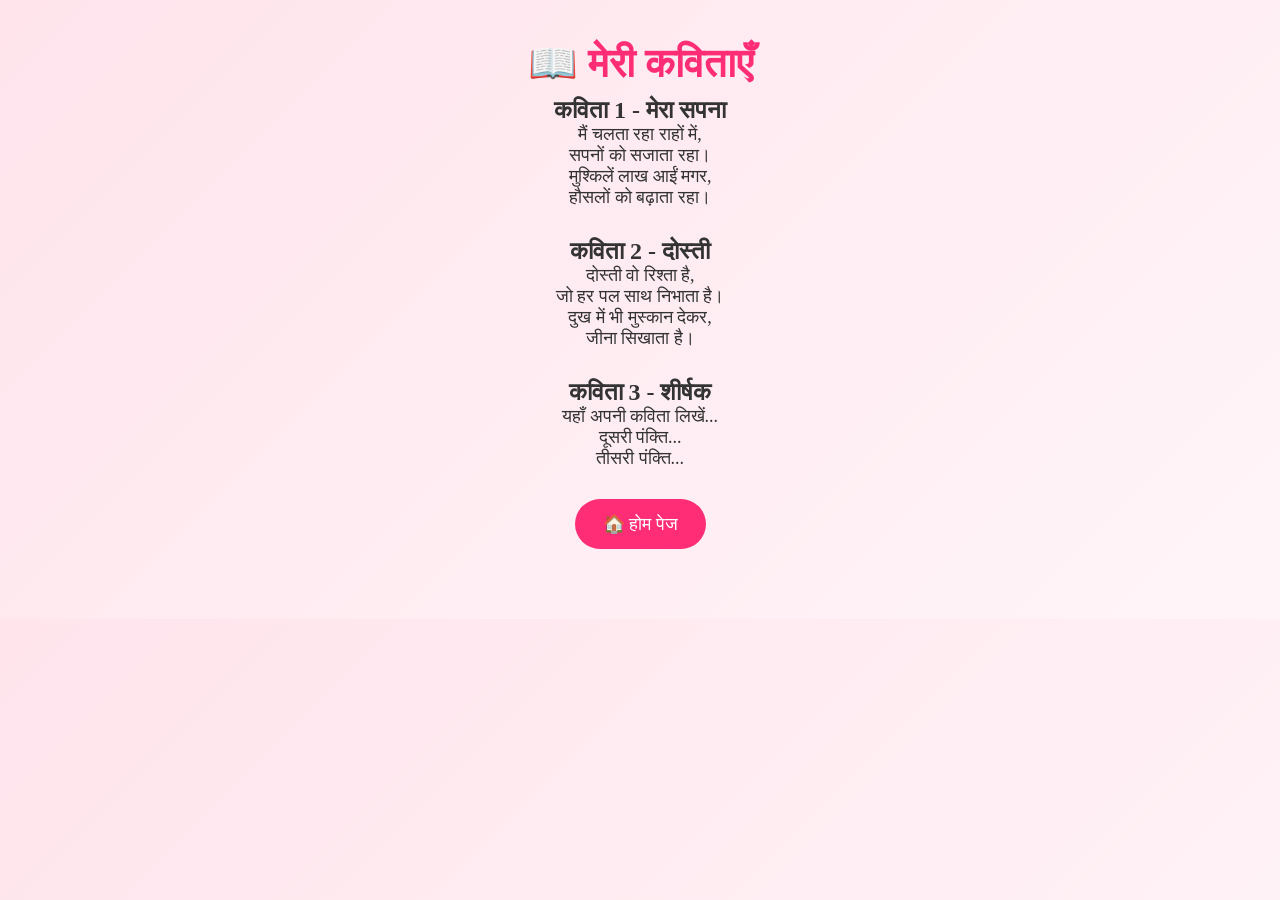
==== poems.html @ e03c28a8 "Rename Poems.html to poems.html" ====
<!DOCTYPE html>
<html lang="hi">
<head>
<meta charset="UTF-8">
<meta name="viewport" content="width=device-width, initial-scale=1.0">
<title>मेरी कविताएँ</title>

<link rel="stylesheet" href="style.css">
</head>
<body>

<h1>📖 मेरी कविताएँ</h1>

<div class="poem">

<h2>कविता 1 - मेरा सपना</h2>

<p>
मैं चलता रहा राहों में,<br>
सपनों को सजाता रहा।<br>
मुश्किलें लाख आईं मगर,<br>
हौसलों को बढ़ाता रहा।
</p>

</div>

<div class="poem">

<h2>कविता 2 - दोस्ती</h2>

<p>
दोस्ती वो रिश्ता है,<br>
जो हर पल साथ निभाता है।<br>
दुख में भी मुस्कान देकर,<br>
जीना सिखाता है।
</p>

</div>

<!-- नई कविता जोड़ने के लिए यही पूरा ब्लॉक कॉपी करें -->

<div class="poem">

<h2>कविता 3 - शीर्षक</h2>

<p>
यहाँ अपनी कविता लिखें...<br>
दूसरी पंक्ति...<br>
तीसरी पंक्ति...
</p>

</div>

<p>
<a href="index.html">🏠 होम पेज</a>
</p>

<script src="script.js"></script>

</body>
</html>
---- style.css ----
*{
    margin:0;
    padding:0;
    box-sizing:border-box;
    font-family:"Noto Serif Devanagari", serif;
}

body{
    background:linear-gradient(135deg,#ffe4ec,#fff5f8);
    text-align:center;
    color:#333;
    padding:40px 20px;
}

h1{
    color:#ff2d75;
    font-size:40px;
    margin-bottom:10px;
}

p{
    font-size:18px;
    margin-bottom:30px;
}

a{
    display:inline-block;
    text-decoration:none;
    background:#ff2d75;
    color:#fff;
    padding:14px 28px;
    border-radius:30px;
    font-size:18px;
    transition:.3s;
}

a:hover{
    background:#e6005c;
    transform:scale(1.05);
}
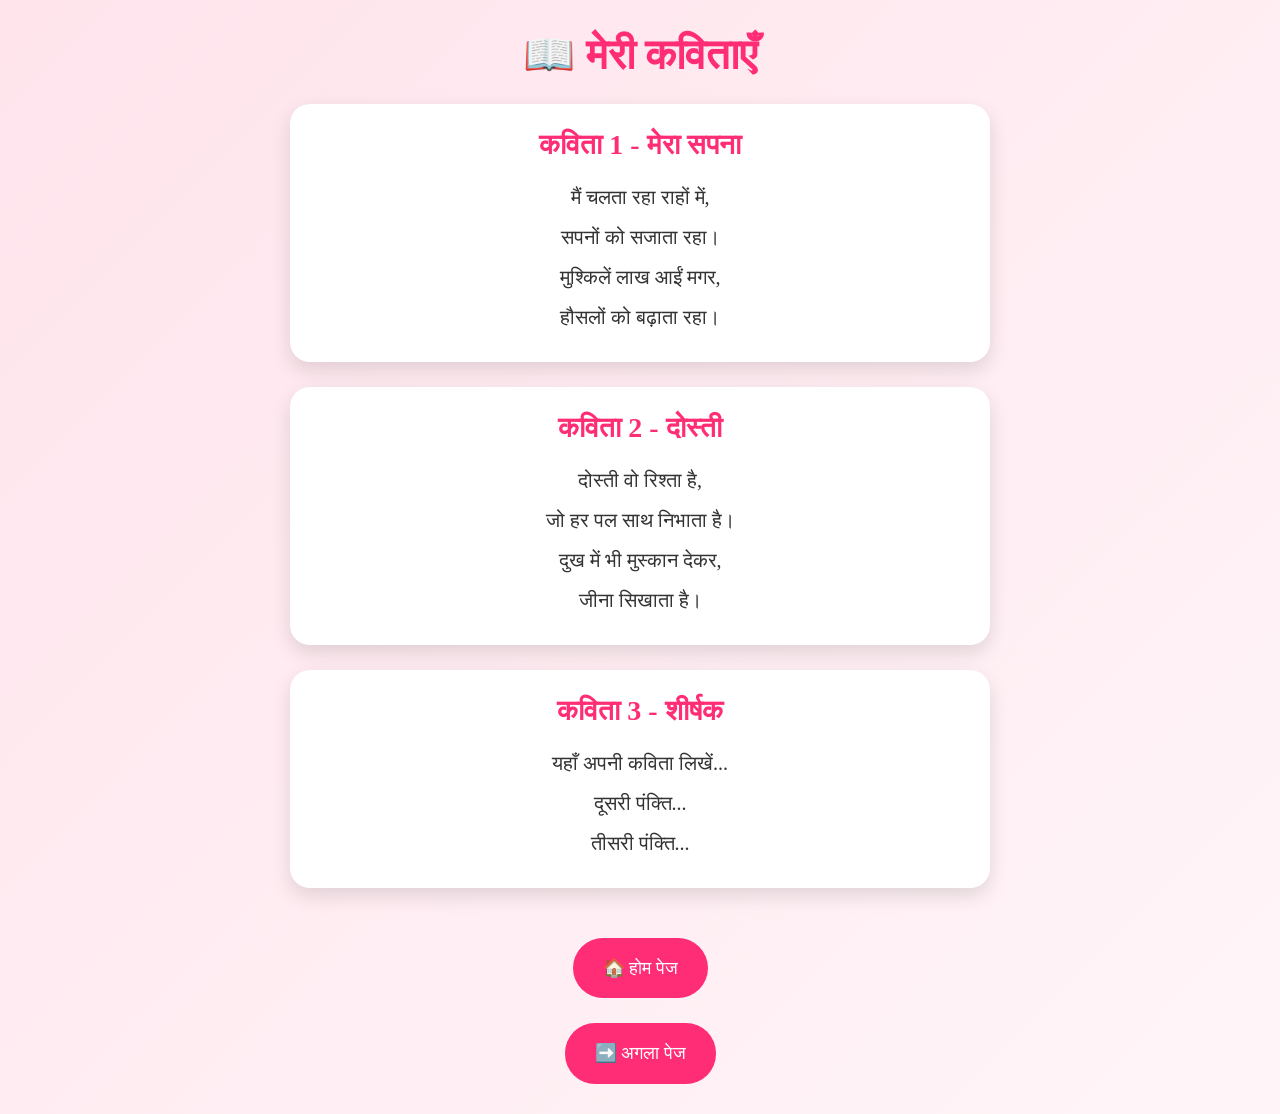
==== commit 0772b92f: "Update poems.html" ====
--- a/poems.html
+++ b/poems.html
@@ -54,6 +54,9 @@
 <p>
 <a href="index.html">🏠 होम पेज</a>
 </p>
+<p>
+  <a href="poetry2.html">➡️ अगला पेज</a>
+</p>
 
 <script src="script.js"></script>
 
--- a/style.css
+++ b/style.css
@@ -2,39 +2,89 @@
     margin:0;
     padding:0;
     box-sizing:border-box;
-    font-family:"Noto Serif Devanagari", serif;
+    font-family:"Noto Serif Devanagari",serif;
 }
 
 body{
     background:linear-gradient(135deg,#ffe4ec,#fff5f8);
+    color:#333;
     text-align:center;
-    color:#333;
-    padding:40px 20px;
+    padding:30px 15px;
+}
+
+header{
+    margin-bottom:30px;
 }
 
 h1{
     color:#ff2d75;
-    font-size:40px;
+    font-size:42px;
     margin-bottom:10px;
+}
+
+h2{
+    color:#ff2d75;
+    margin-bottom:15px;
+    font-size:28px;
 }
 
 p{
     font-size:18px;
-    margin-bottom:30px;
+    line-height:1.8;
+}
+
+.poem{
+    max-width:700px;
+    margin:25px auto;
+    padding:25px;
+    background:#ffffff;
+    border-radius:20px;
+    box-shadow:0 8px 20px rgba(0,0,0,0.12);
+}
+
+.poem p{
+    font-size:20px;
+    line-height:2;
 }
 
 a{
     display:inline-block;
-    text-decoration:none;
+    margin-top:25px;
+    padding:14px 30px;
     background:#ff2d75;
     color:#fff;
-    padding:14px 28px;
+    text-decoration:none;
     border-radius:30px;
     font-size:18px;
-    transition:.3s;
+    transition:0.3s;
 }
 
 a:hover{
     background:#e6005c;
     transform:scale(1.05);
 }
+
+@media (max-width:768px){
+
+    h1{
+        font-size:32px;
+    }
+
+    h2{
+        font-size:24px;
+    }
+
+    .poem{
+        width:95%;
+        padding:20px;
+    }
+
+    .poem p{
+        font-size:18px;
+    }
+
+    a{
+        width:90%;
+        max-width:300px;
+    }
+}
